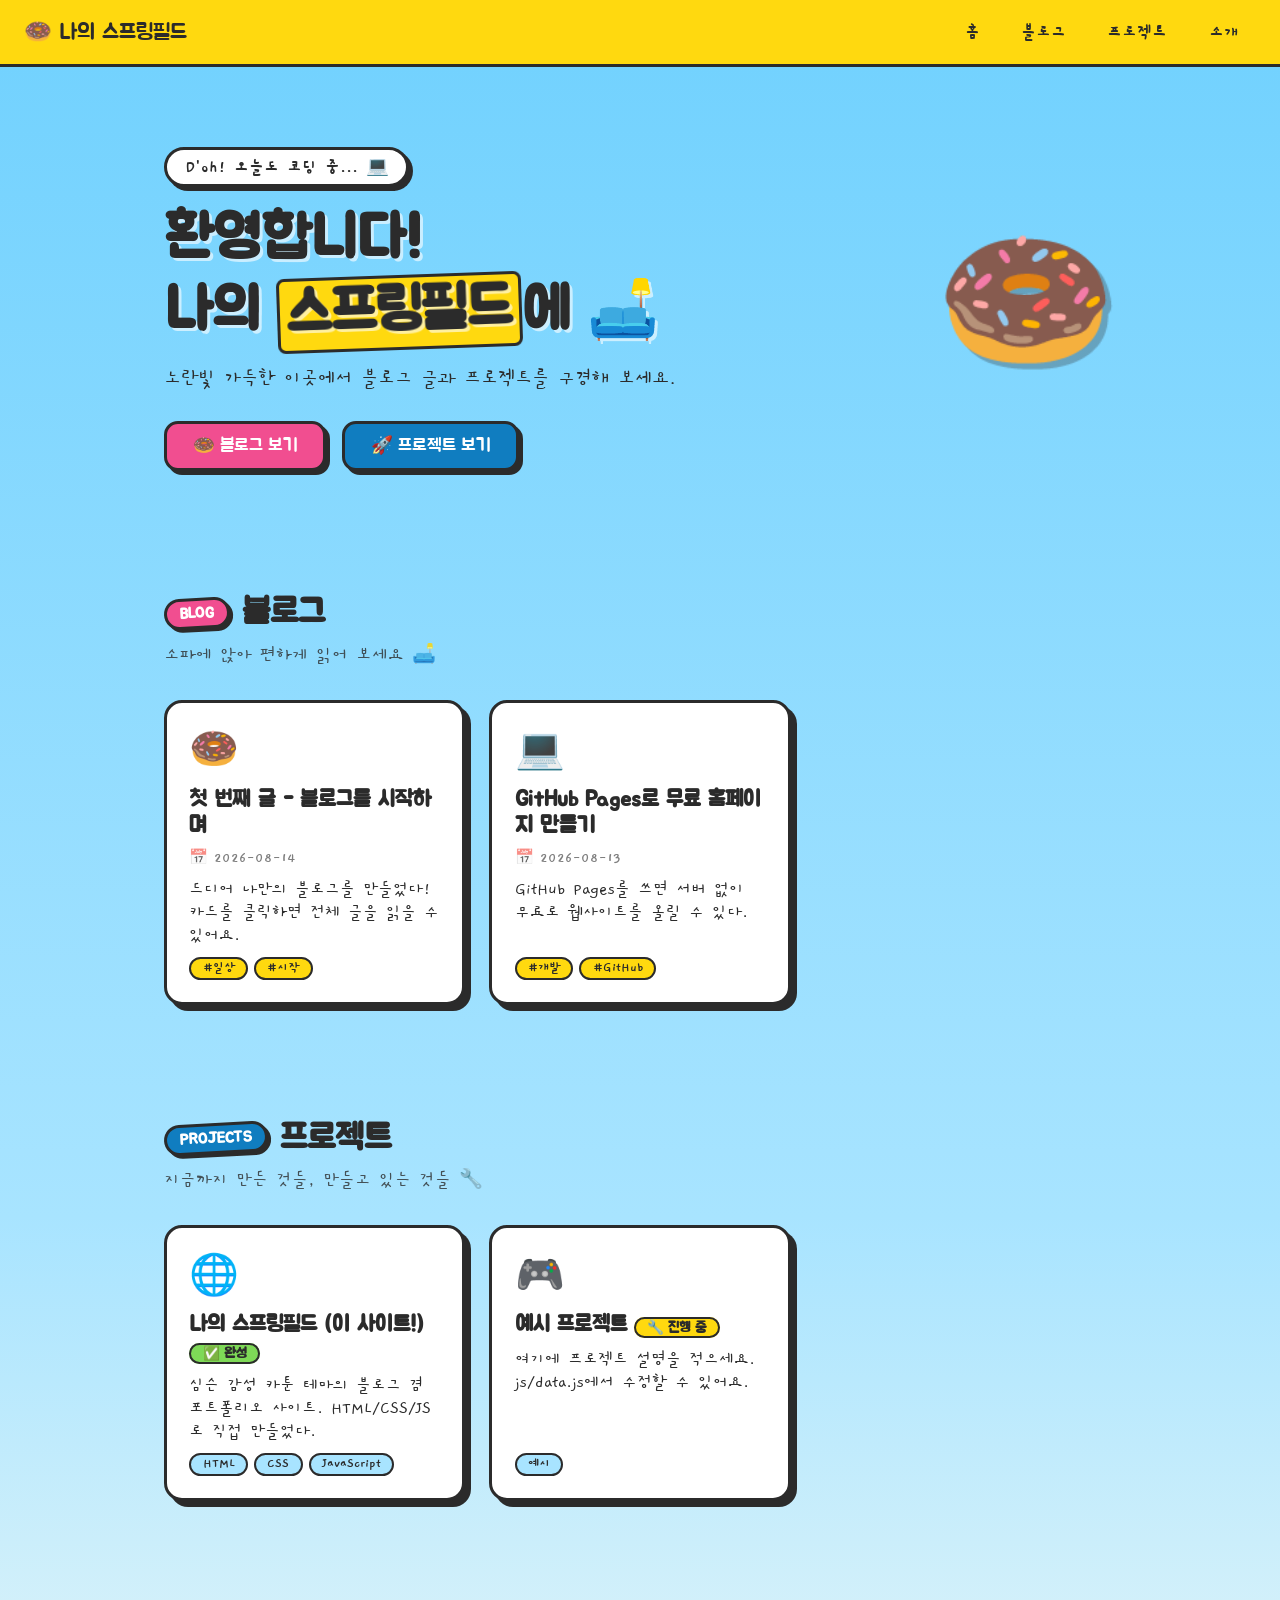
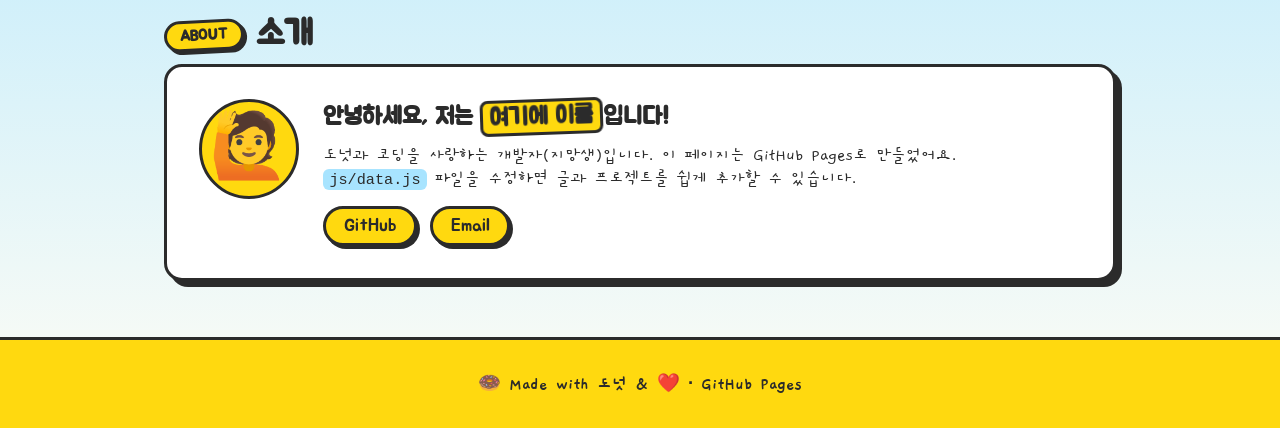
==== index.html @ 95ba573a "첫 커밋: 심슨 테마 블로그 & 프로젝트 페이지 Co-Authored-By: Claude Fable 5 <noreply@anthropic.com>" ====
<!DOCTYPE html>
<html lang="ko">
<head>
  <meta charset="UTF-8">
  <meta name="viewport" content="width=device-width, initial-scale=1.0">
  <title>🍩 나의 스프링필드</title>
  <meta name="description" content="심슨 감성 카툰 테마의 블로그 & 프로젝트 페이지">
  <link rel="preconnect" href="https://fonts.googleapis.com">
  <link rel="preconnect" href="https://fonts.gstatic.com" crossorigin>
  <link href="https://fonts.googleapis.com/css2?family=Jua&family=Gaegu:wght@400;700&display=swap" rel="stylesheet">
  <link rel="stylesheet" href="css/style.css">
  <link rel="icon" href="data:image/svg+xml,<svg xmlns='http://www.w3.org/2000/svg' viewBox='0 0 100 100'><text y='.9em' font-size='90'>🍩</text></svg>">
</head>
<body>

  <!-- 구름 배경 -->
  <div class="sky">
    <div class="cloud cloud-1"></div>
    <div class="cloud cloud-2"></div>
    <div class="cloud cloud-3"></div>
  </div>

  <!-- 네비게이션 -->
  <nav class="nav">
    <a href="#home" class="nav-logo">🍩 나의 스프링필드</a>
    <div class="nav-links">
      <a href="#home">홈</a>
      <a href="#blog">블로그</a>
      <a href="#projects">프로젝트</a>
      <a href="#about">소개</a>
    </div>
  </nav>

  <!-- 히어로 -->
  <header class="hero" id="home">
    <div class="hero-inner">
      <p class="hero-tag">D'oh! 오늘도 코딩 중... 💻</p>
      <h1 class="hero-title">환영합니다!<br>나의 <span class="highlight">스프링필드</span>에 🛋️</h1>
      <p class="hero-sub">노란빛 가득한 이곳에서 블로그 글과 프로젝트를 구경해 보세요.</p>
      <div class="hero-btns">
        <a href="#blog" class="btn btn-pink">🍩 블로그 보기</a>
        <a href="#projects" class="btn btn-blue">🚀 프로젝트 보기</a>
      </div>
    </div>
    <div class="hero-donut" aria-hidden="true">🍩</div>
  </header>

  <!-- 블로그 -->
  <main>
    <section class="section" id="blog">
      <h2 class="section-title"><span class="title-chip chip-pink">BLOG</span> 블로그</h2>
      <p class="section-sub">소파에 앉아 편하게 읽어 보세요 🛋️</p>
      <div class="card-grid" id="blog-grid"></div>
    </section>

    <section class="section" id="projects">
      <h2 class="section-title"><span class="title-chip chip-blue">PROJECTS</span> 프로젝트</h2>
      <p class="section-sub">지금까지 만든 것들, 만들고 있는 것들 🔧</p>
      <div class="card-grid" id="project-grid"></div>
    </section>

    <section class="section about" id="about">
      <h2 class="section-title"><span class="title-chip chip-yellow">ABOUT</span> 소개</h2>
      <div class="about-card">
        <div class="about-emoji">🙋</div>
        <div>
          <h3>안녕하세요, 저는 <span class="highlight">여기에 이름</span>입니다!</h3>
          <p>도넛과 코딩을 사랑하는 개발자(지망생)입니다. 이 페이지는 GitHub Pages로 만들었어요.<br>
          <code>js/data.js</code> 파일을 수정하면 글과 프로젝트를 쉽게 추가할 수 있습니다.</p>
          <div class="about-links">
            <a href="https://github.com/" target="_blank" rel="noopener">GitHub</a>
            <a href="mailto:example@email.com">Email</a>
          </div>
        </div>
      </div>
    </section>
  </main>

  <!-- 글 읽기 모달 -->
  <div class="modal" id="post-modal" hidden>
    <div class="modal-box">
      <button class="modal-close" id="modal-close" aria-label="닫기">✕</button>
      <p class="modal-date" id="modal-date"></p>
      <h2 class="modal-title" id="modal-title"></h2>
      <div class="modal-body" id="modal-body"></div>
    </div>
  </div>

  <footer class="footer">
    <p>🍩 Made with 도넛 & ❤️ · GitHub Pages</p>
  </footer>

  <script src="js/data.js"></script>
  <script src="js/main.js"></script>
</body>
</html>
---- css/style.css ----
/* ===== 심슨 감성 카툰 테마 =====
   노랑 #FFD90F · 하늘 #70D1FE · 핑크 #F14E90 · 파랑 #107DC0 */

:root {
  --yellow: #FFD90F;
  --yellow-dark: #F5C400;
  --sky: #70D1FE;
  --sky-light: #A8E4FF;
  --pink: #F14E90;
  --blue: #107DC0;
  --ink: #2B2B2B;
  --paper: #FFFDF5;
  --outline: 3px solid var(--ink);
  --shadow: 6px 6px 0 var(--ink);
  --shadow-sm: 4px 4px 0 var(--ink);
}

* { margin: 0; padding: 0; box-sizing: border-box; }

html { scroll-behavior: smooth; }

body {
  font-family: 'Gaegu', sans-serif;
  font-size: 1.15rem;
  color: var(--ink);
  background: linear-gradient(180deg, var(--sky) 0%, var(--sky-light) 60%, var(--paper) 100%);
  min-height: 100vh;
  overflow-x: hidden;
}

h1, h2, h3, .nav-logo, .btn { font-family: 'Jua', sans-serif; }

/* ===== 구름 배경 ===== */
.sky {
  position: fixed;
  inset: 0;
  pointer-events: none;
  z-index: 0;
}

.cloud {
  position: absolute;
  width: 180px;
  height: 60px;
  background: #fff;
  border-radius: 60px;
  border: var(--outline);
  opacity: 0.9;
  animation: drift 40s linear infinite;
}

.cloud::before, .cloud::after {
  content: '';
  position: absolute;
  background: #fff;
  border: var(--outline);
  border-radius: 50%;
}

.cloud::before { width: 70px; height: 70px; top: -35px; left: 30px; }
.cloud::after  { width: 50px; height: 50px; top: -25px; left: 95px; }

.cloud-1 { top: 8%; left: -200px; }
.cloud-2 { top: 20%; left: -200px; animation-delay: -15s; transform: scale(0.7); }
.cloud-3 { top: 45%; left: -200px; animation-delay: -28s; transform: scale(0.5); opacity: 0.7; }

@keyframes drift {
  from { transform: translateX(0) scale(var(--s, 1)); }
  to   { transform: translateX(calc(100vw + 400px)) scale(var(--s, 1)); }
}

/* ===== 네비게이션 ===== */
.nav {
  position: sticky;
  top: 0;
  z-index: 100;
  display: flex;
  justify-content: space-between;
  align-items: center;
  flex-wrap: wrap;
  gap: 0.5rem;
  padding: 0.8rem 1.5rem;
  background: var(--yellow);
  border-bottom: var(--outline);
}

.nav-logo {
  font-size: 1.4rem;
  text-decoration: none;
  color: var(--ink);
}

.nav-links { display: flex; gap: 0.4rem; flex-wrap: wrap; }

.nav-links a {
  text-decoration: none;
  color: var(--ink);
  font-weight: 700;
  padding: 0.3rem 0.9rem;
  border: 3px solid transparent;
  border-radius: 999px;
  transition: all 0.15s;
}

.nav-links a:hover {
  background: #fff;
  border: var(--outline);
  box-shadow: 3px 3px 0 var(--ink);
}

/* ===== 히어로 ===== */
.hero {
  position: relative;
  z-index: 1;
  max-width: 1000px;
  margin: 0 auto;
  padding: 5rem 1.5rem 4rem;
  display: flex;
  align-items: center;
  gap: 2rem;
  flex-wrap: wrap;
}

.hero-inner { flex: 1 1 400px; }

.hero-tag {
  display: inline-block;
  background: #fff;
  border: var(--outline);
  border-radius: 999px;
  padding: 0.3rem 1.1rem;
  box-shadow: var(--shadow-sm);
  margin-bottom: 1.2rem;
  font-weight: 700;
}

.hero-title {
  font-size: clamp(2.2rem, 6vw, 3.6rem);
  line-height: 1.2;
  margin-bottom: 1rem;
  text-shadow: 3px 3px 0 rgba(255, 255, 255, 0.6);
}

.highlight {
  background: var(--yellow);
  padding: 0 0.4rem;
  border-radius: 8px;
  border: var(--outline);
  display: inline-block;
  transform: rotate(-2deg);
}

.hero-sub { font-size: 1.3rem; margin-bottom: 1.8rem; }

.hero-btns { display: flex; gap: 1rem; flex-wrap: wrap; }

.btn {
  display: inline-block;
  padding: 0.7rem 1.6rem;
  border: var(--outline);
  border-radius: 14px;
  box-shadow: var(--shadow-sm);
  text-decoration: none;
  color: var(--ink);
  font-size: 1.1rem;
  transition: transform 0.12s, box-shadow 0.12s;
}

.btn:hover { transform: translate(2px, 2px); box-shadow: 2px 2px 0 var(--ink); }
.btn:active { transform: translate(4px, 4px); box-shadow: none; }

.btn-pink { background: var(--pink); color: #fff; }
.btn-blue { background: var(--blue); color: #fff; }

.hero-donut {
  font-size: clamp(5rem, 14vw, 9rem);
  animation: bounce 2.5s ease-in-out infinite;
  filter: drop-shadow(6px 6px 0 rgba(43, 43, 43, 0.3));
}

@keyframes bounce {
  0%, 100% { transform: translateY(0) rotate(-8deg); }
  50%      { transform: translateY(-25px) rotate(8deg); }
}

/* ===== 섹션 ===== */
.section {
  position: relative;
  z-index: 1;
  max-width: 1000px;
  margin: 0 auto;
  padding: 3.5rem 1.5rem;
}

.section-title {
  font-size: 2.2rem;
  display: flex;
  align-items: center;
  gap: 0.8rem;
  margin-bottom: 0.4rem;
}

.title-chip {
  font-size: 0.95rem;
  padding: 0.2rem 0.8rem;
  border: var(--outline);
  border-radius: 999px;
  box-shadow: 3px 3px 0 var(--ink);
  transform: rotate(-3deg);
}

.chip-pink { background: var(--pink); color: #fff; }
.chip-blue { background: var(--blue); color: #fff; }
.chip-yellow { background: var(--yellow); }

.section-sub { font-size: 1.2rem; margin-bottom: 2rem; opacity: 0.8; }

/* ===== 카드 ===== */
.card-grid {
  display: grid;
  grid-template-columns: repeat(auto-fill, minmax(280px, 1fr));
  gap: 1.5rem;
}

.card {
  background: #fff;
  border: var(--outline);
  border-radius: 18px;
  box-shadow: var(--shadow);
  padding: 1.4rem;
  display: flex;
  flex-direction: column;
  gap: 0.6rem;
  transition: transform 0.15s, box-shadow 0.15s;
  cursor: pointer;
}

.card:hover {
  transform: translate(-3px, -3px) rotate(-1deg);
  box-shadow: 9px 9px 0 var(--ink);
}

.card-emoji { font-size: 2.5rem; }

.card h3 { font-size: 1.35rem; }

.card-date {
  font-size: 0.95rem;
  opacity: 0.6;
  font-weight: 700;
}

.card-desc { flex: 1; }

.card-tags { display: flex; gap: 0.4rem; flex-wrap: wrap; }

.tag {
  font-size: 0.85rem;
  font-weight: 700;
  background: var(--yellow);
  border: 2px solid var(--ink);
  border-radius: 999px;
  padding: 0.1rem 0.7rem;
}

.card.project { cursor: default; }

.card.project .tag { background: var(--sky-light); }

.card-links { display: flex; gap: 0.6rem; margin-top: 0.4rem; }

.card-links a {
  font-family: 'Jua', sans-serif;
  font-size: 0.95rem;
  text-decoration: none;
  color: #fff;
  background: var(--ink);
  padding: 0.25rem 0.9rem;
  border-radius: 999px;
  transition: background 0.15s;
}

.card-links a:hover { background: var(--pink); }

.status {
  font-size: 0.85rem;
  font-weight: 700;
  border: 2px solid var(--ink);
  border-radius: 999px;
  padding: 0.1rem 0.7rem;
}

.status-done { background: #7ED957; }
.status-wip  { background: var(--yellow); }

/* ===== 소개 ===== */
.about-card {
  background: #fff;
  border: var(--outline);
  border-radius: 18px;
  box-shadow: var(--shadow);
  padding: 2rem;
  display: flex;
  gap: 1.5rem;
  align-items: flex-start;
  flex-wrap: wrap;
}

.about-emoji {
  font-size: 4rem;
  background: var(--yellow);
  border: var(--outline);
  border-radius: 50%;
  width: 100px;
  height: 100px;
  display: grid;
  place-items: center;
  flex-shrink: 0;
}

.about-card h3 { font-size: 1.5rem; margin-bottom: 0.6rem; }

.about-card code {
  background: var(--sky-light);
  padding: 0.1rem 0.4rem;
  border-radius: 6px;
  font-size: 0.95rem;
}

.about-links { display: flex; gap: 0.8rem; margin-top: 1rem; }

.about-links a {
  font-family: 'Jua', sans-serif;
  text-decoration: none;
  color: var(--ink);
  background: var(--yellow);
  border: var(--outline);
  border-radius: 999px;
  padding: 0.3rem 1.1rem;
  box-shadow: 3px 3px 0 var(--ink);
  transition: transform 0.12s, box-shadow 0.12s;
}

.about-links a:hover { transform: translate(2px, 2px); box-shadow: 1px 1px 0 var(--ink); }

/* ===== 모달 ===== */
.modal {
  position: fixed;
  inset: 0;
  z-index: 200;
  background: rgba(43, 43, 43, 0.6);
  display: grid;
  place-items: center;
  padding: 1.5rem;
}

.modal[hidden] { display: none; }

.modal-box {
  background: var(--paper);
  border: var(--outline);
  border-radius: 20px;
  box-shadow: 10px 10px 0 var(--ink);
  max-width: 700px;
  width: 100%;
  max-height: 80vh;
  overflow-y: auto;
  padding: 2.2rem;
  position: relative;
}

.modal-close {
  position: absolute;
  top: 1rem;
  right: 1rem;
  font-size: 1.1rem;
  font-weight: 700;
  background: var(--pink);
  color: #fff;
  border: var(--outline);
  border-radius: 50%;
  width: 42px;
  height: 42px;
  cursor: pointer;
  box-shadow: 3px 3px 0 var(--ink);
}

.modal-close:hover { transform: translate(2px, 2px); box-shadow: 1px 1px 0 var(--ink); }

.modal-date { font-weight: 700; opacity: 0.6; margin-bottom: 0.3rem; }

.modal-title { font-size: 1.8rem; margin-bottom: 1.2rem; }

.modal-body { white-space: pre-line; line-height: 1.7; }

/* ===== 푸터 ===== */
.footer {
  position: relative;
  z-index: 1;
  text-align: center;
  padding: 2rem;
  background: var(--yellow);
  border-top: var(--outline);
  font-weight: 700;
}

/* ===== 모바일 ===== */
@media (max-width: 600px) {
  .hero { padding-top: 3rem; text-align: center; justify-content: center; }
  .hero-btns { justify-content: center; }
  .about-card { flex-direction: column; align-items: center; text-align: center; }
  .about-links { justify-content: center; }
}
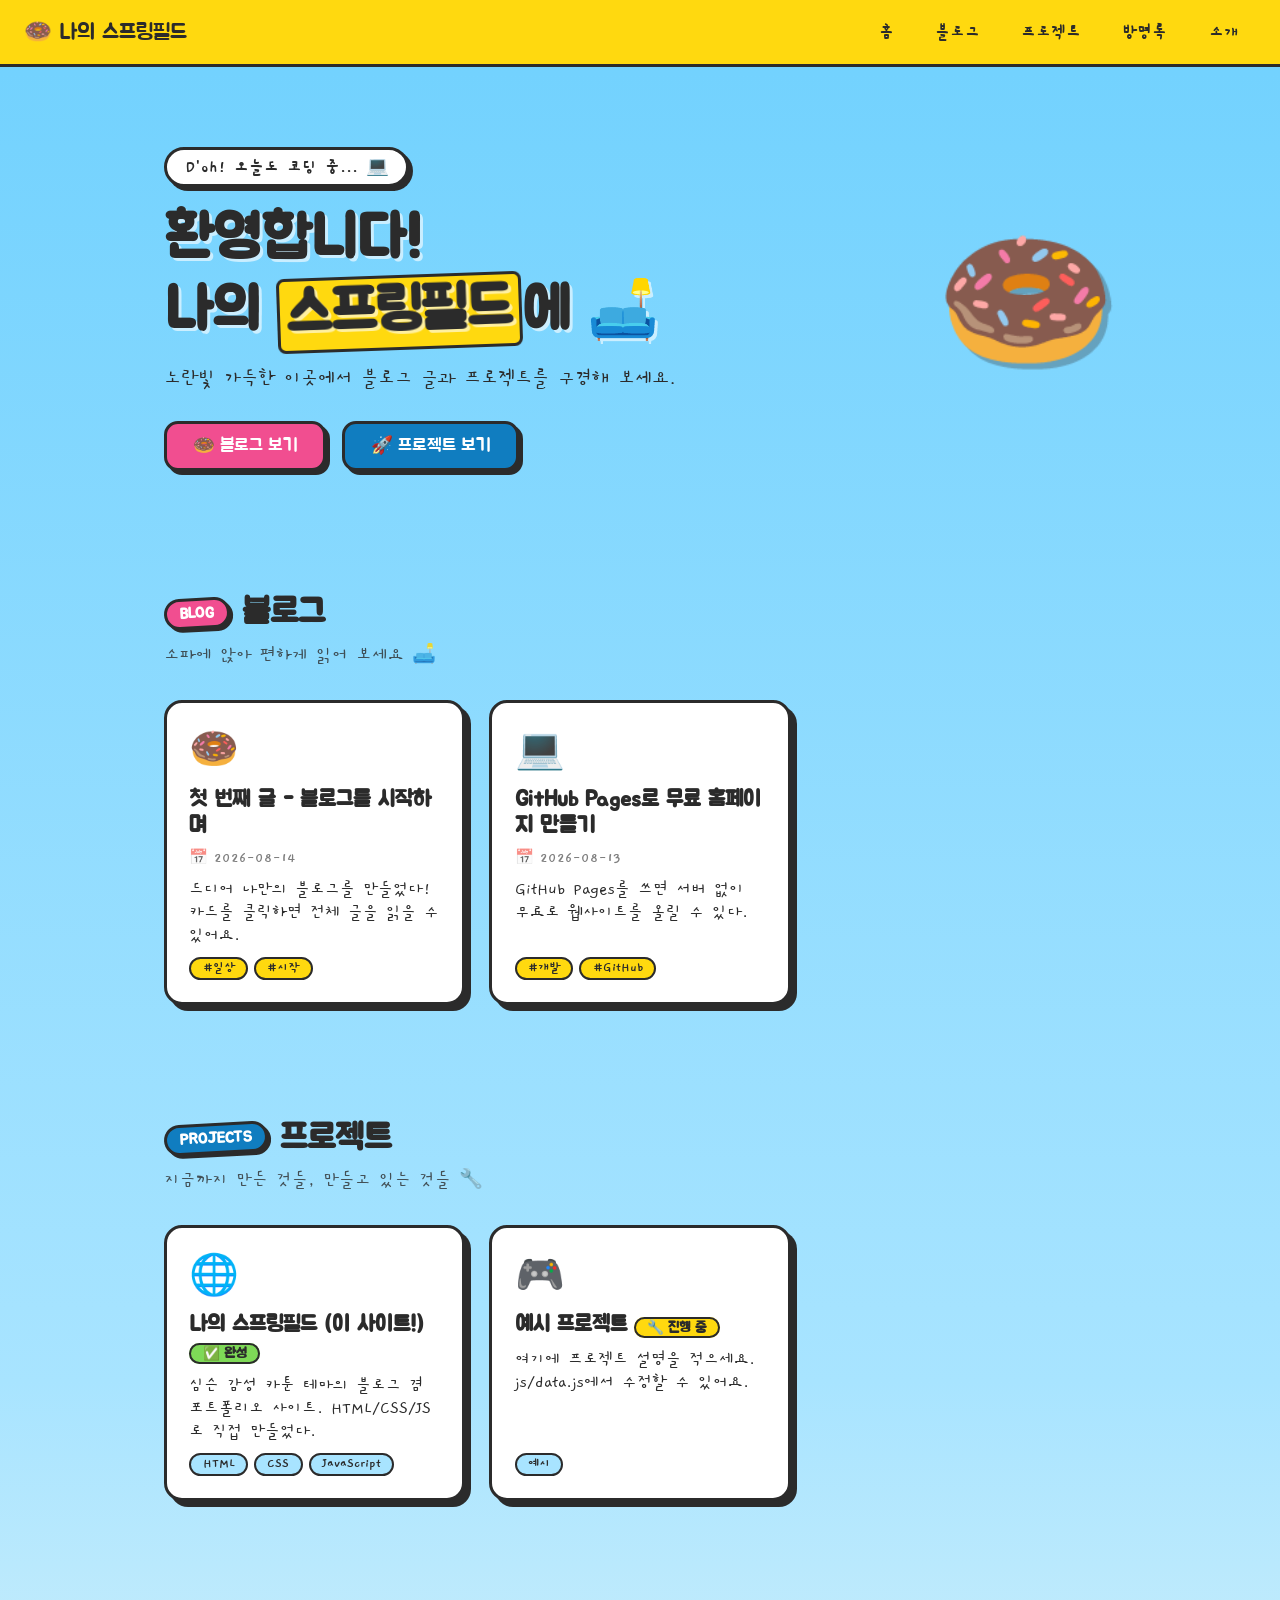
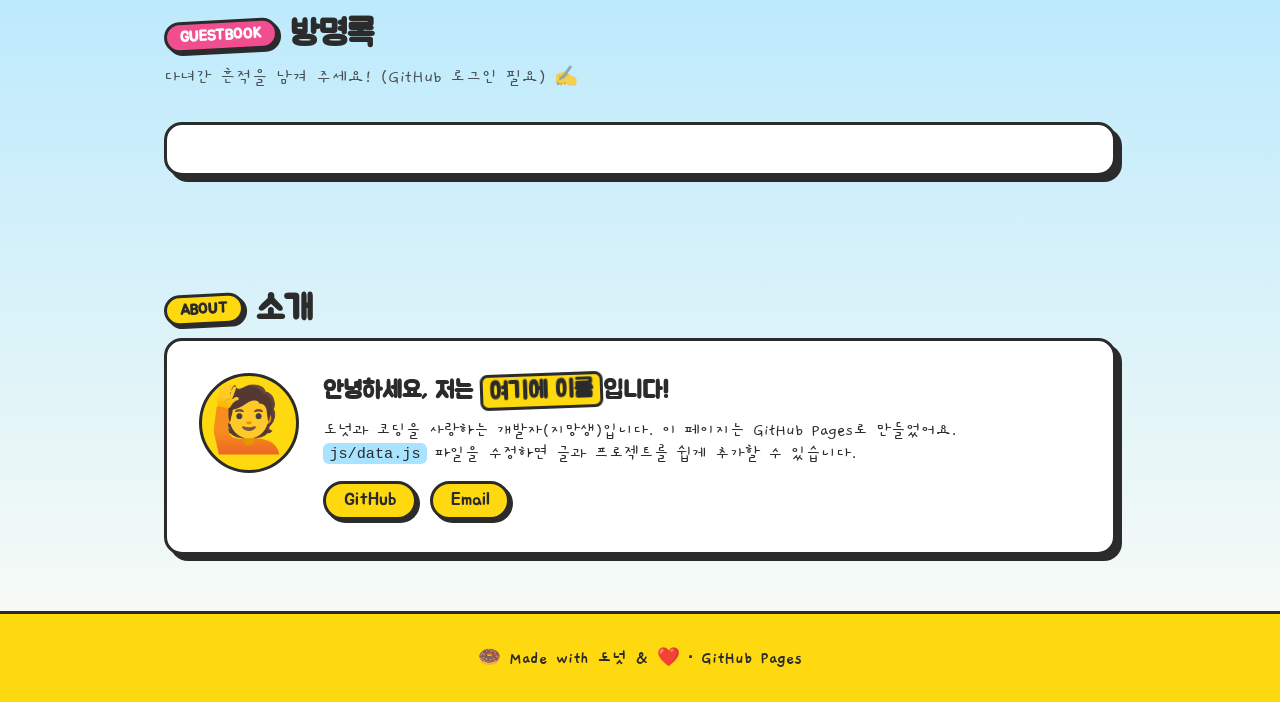
==== commit dd5a1c94: "방명록과 글별 댓글 기능 추가 (giscus) Co-Authored-By: Claude Fable 5 <noreply@anthropic.com>" ====
--- a/index.html
+++ b/index.html
@@ -27,6 +27,7 @@
       <a href="#home">홈</a>
       <a href="#blog">블로그</a>
       <a href="#projects">프로젝트</a>
+      <a href="#guestbook">방명록</a>
       <a href="#about">소개</a>
     </div>
   </nav>
@@ -59,6 +60,12 @@
       <div class="card-grid" id="project-grid"></div>
     </section>
 
+    <section class="section" id="guestbook">
+      <h2 class="section-title"><span class="title-chip chip-pink">GUESTBOOK</span> 방명록</h2>
+      <p class="section-sub">다녀간 흔적을 남겨 주세요! (GitHub 로그인 필요) ✍️</p>
+      <div class="giscus-card" id="guestbook-box"></div>
+    </section>
+
     <section class="section about" id="about">
       <h2 class="section-title"><span class="title-chip chip-yellow">ABOUT</span> 소개</h2>
       <div class="about-card">
@@ -83,6 +90,8 @@
       <p class="modal-date" id="modal-date"></p>
       <h2 class="modal-title" id="modal-title"></h2>
       <div class="modal-body" id="modal-body"></div>
+      <h3 class="modal-comments-title">💬 댓글</h3>
+      <div id="modal-comments"></div>
     </div>
   </div>
 
--- a/css/style.css
+++ b/css/style.css
@@ -393,6 +393,22 @@
 
 .modal-body { white-space: pre-line; line-height: 1.7; }
 
+/* ===== 방명록 / 댓글 ===== */
+.giscus-card {
+  background: #fff;
+  border: var(--outline);
+  border-radius: 18px;
+  box-shadow: var(--shadow);
+  padding: 1.5rem;
+}
+
+.modal-comments-title {
+  font-size: 1.3rem;
+  margin: 2rem 0 0.8rem;
+  padding-top: 1.2rem;
+  border-top: 3px dashed var(--ink);
+}
+
 /* ===== 푸터 ===== */
 .footer {
   position: relative;
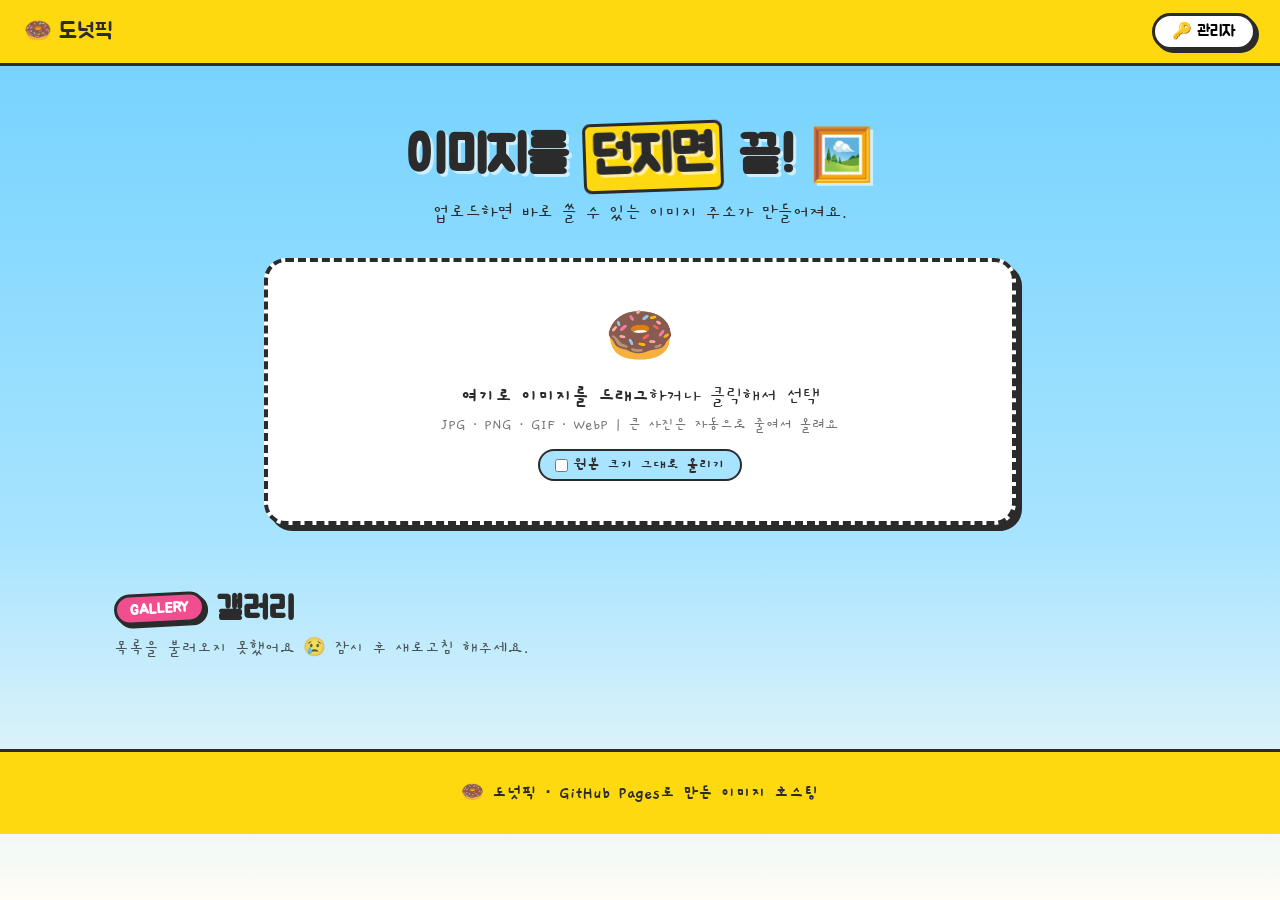
==== commit 8bde0313: "블로그에서 이미지 호스팅 서비스(도넛픽)로 전환 - 드래그&드롭 업로드 (GitHub API 커밋 방식) - 자동 리사이즈 (긴 변 1600px) - 갤러리 / 크게 보기 / 주소" ====
--- a/index.html
+++ b/index.html
@@ -3,8 +3,8 @@
 <head>
   <meta charset="UTF-8">
   <meta name="viewport" content="width=device-width, initial-scale=1.0">
-  <title>🍩 나의 스프링필드</title>
-  <meta name="description" content="심슨 감성 카툰 테마의 블로그 & 프로젝트 페이지">
+  <title>🍩 도넛픽 - 나만의 이미지 호스팅</title>
+  <meta name="description" content="드래그하면 업로드 끝! GitHub 기반 무료 이미지 호스팅">
   <link rel="preconnect" href="https://fonts.googleapis.com">
   <link rel="preconnect" href="https://fonts.gstatic.com" crossorigin>
   <link href="https://fonts.googleapis.com/css2?family=Jua&family=Gaegu:wght@400;700&display=swap" rel="stylesheet">
@@ -22,84 +22,82 @@
 
   <!-- 네비게이션 -->
   <nav class="nav">
-    <a href="#home" class="nav-logo">🍩 나의 스프링필드</a>
+    <a href="#" class="nav-logo">🍩 도넛픽</a>
     <div class="nav-links">
-      <a href="#home">홈</a>
-      <a href="#blog">블로그</a>
-      <a href="#projects">프로젝트</a>
-      <a href="#guestbook">방명록</a>
-      <a href="#about">소개</a>
+      <button class="nav-btn" id="settings-btn">🔑 관리자</button>
     </div>
   </nav>
 
-  <!-- 히어로 -->
-  <header class="hero" id="home">
-    <div class="hero-inner">
-      <p class="hero-tag">D'oh! 오늘도 코딩 중... 💻</p>
-      <h1 class="hero-title">환영합니다!<br>나의 <span class="highlight">스프링필드</span>에 🛋️</h1>
-      <p class="hero-sub">노란빛 가득한 이곳에서 블로그 글과 프로젝트를 구경해 보세요.</p>
-      <div class="hero-btns">
-        <a href="#blog" class="btn btn-pink">🍩 블로그 보기</a>
-        <a href="#projects" class="btn btn-blue">🚀 프로젝트 보기</a>
+  <!-- 히어로 + 업로드 -->
+  <header class="hero">
+    <h1 class="hero-title">이미지를 <span class="highlight">던지면</span> 끝! 🖼️</h1>
+    <p class="hero-sub">업로드하면 바로 쓸 수 있는 이미지 주소가 만들어져요.</p>
+
+    <div class="dropzone" id="dropzone">
+      <div class="dropzone-inner">
+        <div class="dropzone-emoji">🍩</div>
+        <p class="dropzone-text"><strong>여기로 이미지를 드래그</strong>하거나 클릭해서 선택</p>
+        <p class="dropzone-hint">JPG · PNG · GIF · WebP | 큰 사진은 자동으로 줄여서 올려요</p>
+        <label class="resize-toggle">
+          <input type="checkbox" id="keep-original"> 원본 크기 그대로 올리기
+        </label>
       </div>
+      <input type="file" id="file-input" accept="image/*" multiple hidden>
     </div>
-    <div class="hero-donut" aria-hidden="true">🍩</div>
+
+    <div class="upload-status" id="upload-status" hidden></div>
   </header>
 
-  <!-- 블로그 -->
-  <main>
-    <section class="section" id="blog">
-      <h2 class="section-title"><span class="title-chip chip-pink">BLOG</span> 블로그</h2>
-      <p class="section-sub">소파에 앉아 편하게 읽어 보세요 🛋️</p>
-      <div class="card-grid" id="blog-grid"></div>
-    </section>
-
-    <section class="section" id="projects">
-      <h2 class="section-title"><span class="title-chip chip-blue">PROJECTS</span> 프로젝트</h2>
-      <p class="section-sub">지금까지 만든 것들, 만들고 있는 것들 🔧</p>
-      <div class="card-grid" id="project-grid"></div>
-    </section>
-
-    <section class="section" id="guestbook">
-      <h2 class="section-title"><span class="title-chip chip-pink">GUESTBOOK</span> 방명록</h2>
-      <p class="section-sub">다녀간 흔적을 남겨 주세요! (GitHub 로그인 필요) ✍️</p>
-      <div class="giscus-card" id="guestbook-box"></div>
-    </section>
-
-    <section class="section about" id="about">
-      <h2 class="section-title"><span class="title-chip chip-yellow">ABOUT</span> 소개</h2>
-      <div class="about-card">
-        <div class="about-emoji">🙋</div>
-        <div>
-          <h3>안녕하세요, 저는 <span class="highlight">여기에 이름</span>입니다!</h3>
-          <p>도넛과 코딩을 사랑하는 개발자(지망생)입니다. 이 페이지는 GitHub Pages로 만들었어요.<br>
-          <code>js/data.js</code> 파일을 수정하면 글과 프로젝트를 쉽게 추가할 수 있습니다.</p>
-          <div class="about-links">
-            <a href="https://github.com/" target="_blank" rel="noopener">GitHub</a>
-            <a href="mailto:example@email.com">Email</a>
-          </div>
-        </div>
-      </div>
-    </section>
+  <!-- 갤러리 -->
+  <main class="section">
+    <h2 class="section-title"><span class="title-chip chip-pink">GALLERY</span> 갤러리</h2>
+    <p class="section-sub" id="gallery-count">사진을 불러오는 중... ⏳</p>
+    <div class="gallery" id="gallery"></div>
+    <p class="gallery-empty" id="gallery-empty" hidden>아직 사진이 없어요. 첫 이미지를 올려 보세요! 🎈</p>
   </main>
 
-  <!-- 글 읽기 모달 -->
-  <div class="modal" id="post-modal" hidden>
-    <div class="modal-box">
-      <button class="modal-close" id="modal-close" aria-label="닫기">✕</button>
-      <p class="modal-date" id="modal-date"></p>
-      <h2 class="modal-title" id="modal-title"></h2>
-      <div class="modal-body" id="modal-body"></div>
-      <h3 class="modal-comments-title">💬 댓글</h3>
-      <div id="modal-comments"></div>
+  <!-- 사진 크게 보기 -->
+  <div class="modal" id="lightbox" hidden>
+    <div class="modal-box lightbox-box">
+      <button class="modal-close" id="lightbox-close" aria-label="닫기">✕</button>
+      <img class="lightbox-img" id="lightbox-img" alt="">
+      <p class="lightbox-name" id="lightbox-name"></p>
+      <div class="lightbox-actions">
+        <button class="btn btn-blue" id="copy-url">🔗 이미지 주소 복사</button>
+        <button class="btn btn-pink" id="copy-md">📝 마크다운 복사</button>
+        <button class="btn btn-danger" id="delete-img" hidden>🗑️ 삭제</button>
+      </div>
+      <p class="lightbox-hint">방금 올린 사진의 주소는 반영까지 1분 정도 걸릴 수 있어요.</p>
     </div>
   </div>
 
+  <!-- 관리자 설정 -->
+  <div class="modal" id="settings-modal" hidden>
+    <div class="modal-box">
+      <button class="modal-close" id="settings-close" aria-label="닫기">✕</button>
+      <h2 class="modal-title">🔑 관리자 설정</h2>
+      <p class="settings-desc">
+        업로드하려면 GitHub 토큰이 필요해요. 토큰은 <strong>이 브라우저에만</strong> 저장됩니다.<br><br>
+        <strong>토큰 만드는 법:</strong> GitHub → Settings → Developer settings →
+        Fine-grained tokens → Generate new token →
+        Repository access에서 <code>aisays.github.io</code>만 선택 →
+        Permissions에서 <code>Contents: Read and write</code> → 생성 후 복사
+      </p>
+      <input type="password" class="token-input" id="token-input" placeholder="github_pat_... 붙여넣기">
+      <div class="lightbox-actions">
+        <button class="btn btn-blue" id="token-save">저장</button>
+        <button class="btn btn-danger" id="token-clear">토큰 삭제</button>
+      </div>
+      <p class="settings-status" id="settings-status"></p>
+    </div>
+  </div>
+
+  <div class="toast" id="toast" hidden></div>
+
   <footer class="footer">
-    <p>🍩 Made with 도넛 & ❤️ · GitHub Pages</p>
+    <p>🍩 도넛픽 · GitHub Pages로 만든 이미지 호스팅</p>
   </footer>
 
-  <script src="js/data.js"></script>
-  <script src="js/main.js"></script>
+  <script src="js/app.js"></script>
 </body>
 </html>
--- a/css/style.css
+++ b/css/style.css
@@ -1,13 +1,13 @@
-/* ===== 심슨 감성 카툰 테마 =====
+/* ===== 🍩 도넛픽 — 카툰 테마 이미지 호스팅 =====
    노랑 #FFD90F · 하늘 #70D1FE · 핑크 #F14E90 · 파랑 #107DC0 */
 
 :root {
   --yellow: #FFD90F;
-  --yellow-dark: #F5C400;
   --sky: #70D1FE;
   --sky-light: #A8E4FF;
   --pink: #F14E90;
   --blue: #107DC0;
+  --red: #E23D3D;
   --ink: #2B2B2B;
   --paper: #FFFDF5;
   --outline: 3px solid var(--ink);
@@ -16,8 +16,6 @@
 }
 
 * { margin: 0; padding: 0; box-sizing: border-box; }
-
-html { scroll-behavior: smooth; }
 
 body {
   font-family: 'Gaegu', sans-serif;
@@ -28,20 +26,14 @@
   overflow-x: hidden;
 }
 
-h1, h2, h3, .nav-logo, .btn { font-family: 'Jua', sans-serif; }
+h1, h2, h3, .nav-logo, .btn, .nav-btn { font-family: 'Jua', sans-serif; }
 
 /* ===== 구름 배경 ===== */
-.sky {
-  position: fixed;
-  inset: 0;
-  pointer-events: none;
-  z-index: 0;
-}
+.sky { position: fixed; inset: 0; pointer-events: none; z-index: 0; }
 
 .cloud {
   position: absolute;
-  width: 180px;
-  height: 60px;
+  width: 180px; height: 60px;
   background: #fff;
   border-radius: 60px;
   border: var(--outline);
@@ -61,12 +53,12 @@
 .cloud::after  { width: 50px; height: 50px; top: -25px; left: 95px; }
 
 .cloud-1 { top: 8%; left: -200px; }
-.cloud-2 { top: 20%; left: -200px; animation-delay: -15s; transform: scale(0.7); }
-.cloud-3 { top: 45%; left: -200px; animation-delay: -28s; transform: scale(0.5); opacity: 0.7; }
+.cloud-2 { top: 22%; left: -200px; animation-delay: -15s; transform: scale(0.7); }
+.cloud-3 { top: 48%; left: -200px; animation-delay: -28s; transform: scale(0.5); opacity: 0.7; }
 
 @keyframes drift {
-  from { transform: translateX(0) scale(var(--s, 1)); }
-  to   { transform: translateX(calc(100vw + 400px)) scale(var(--s, 1)); }
+  from { transform: translateX(0); }
+  to   { transform: translateX(calc(100vw + 400px)); }
 }
 
 /* ===== 네비게이션 ===== */
@@ -77,67 +69,39 @@
   display: flex;
   justify-content: space-between;
   align-items: center;
-  flex-wrap: wrap;
-  gap: 0.5rem;
   padding: 0.8rem 1.5rem;
   background: var(--yellow);
   border-bottom: var(--outline);
 }
 
-.nav-logo {
-  font-size: 1.4rem;
-  text-decoration: none;
-  color: var(--ink);
-}
-
-.nav-links { display: flex; gap: 0.4rem; flex-wrap: wrap; }
-
-.nav-links a {
-  text-decoration: none;
-  color: var(--ink);
-  font-weight: 700;
-  padding: 0.3rem 0.9rem;
-  border: 3px solid transparent;
-  border-radius: 999px;
-  transition: all 0.15s;
-}
-
-.nav-links a:hover {
-  background: #fff;
-  border: var(--outline);
+.nav-logo { font-size: 1.4rem; text-decoration: none; color: var(--ink); }
+
+.nav-btn {
+  font-size: 1rem;
+  background: #fff;
+  border: var(--outline);
+  border-radius: 999px;
+  padding: 0.35rem 1.1rem;
+  cursor: pointer;
   box-shadow: 3px 3px 0 var(--ink);
-}
-
-/* ===== 히어로 ===== */
+  transition: transform 0.12s, box-shadow 0.12s;
+}
+
+.nav-btn:hover { transform: translate(2px, 2px); box-shadow: 1px 1px 0 var(--ink); }
+
+/* ===== 히어로 + 업로드 ===== */
 .hero {
   position: relative;
   z-index: 1;
-  max-width: 1000px;
+  max-width: 800px;
   margin: 0 auto;
-  padding: 5rem 1.5rem 4rem;
-  display: flex;
-  align-items: center;
-  gap: 2rem;
-  flex-wrap: wrap;
-}
-
-.hero-inner { flex: 1 1 400px; }
-
-.hero-tag {
-  display: inline-block;
-  background: #fff;
-  border: var(--outline);
-  border-radius: 999px;
-  padding: 0.3rem 1.1rem;
-  box-shadow: var(--shadow-sm);
-  margin-bottom: 1.2rem;
-  font-weight: 700;
+  padding: 3.5rem 1.5rem 1rem;
+  text-align: center;
 }
 
 .hero-title {
-  font-size: clamp(2.2rem, 6vw, 3.6rem);
-  line-height: 1.2;
-  margin-bottom: 1rem;
+  font-size: clamp(2rem, 6vw, 3.2rem);
+  margin-bottom: 0.6rem;
   text-shadow: 3px 3px 0 rgba(255, 255, 255, 0.6);
 }
 
@@ -150,50 +114,78 @@
   transform: rotate(-2deg);
 }
 
-.hero-sub { font-size: 1.3rem; margin-bottom: 1.8rem; }
-
-.hero-btns { display: flex; gap: 1rem; flex-wrap: wrap; }
-
-.btn {
+.hero-sub { font-size: 1.25rem; margin-bottom: 2rem; }
+
+.dropzone {
+  background: #fff;
+  border: 4px dashed var(--ink);
+  border-radius: 22px;
+  box-shadow: var(--shadow);
+  padding: 2.5rem 1.5rem;
+  cursor: pointer;
+  transition: transform 0.15s, background 0.15s;
+}
+
+.dropzone:hover { transform: translateY(-3px); }
+
+.dropzone.drag-over {
+  background: var(--yellow);
+  transform: scale(1.02);
+  border-style: solid;
+}
+
+.dropzone-emoji {
+  font-size: 3.5rem;
+  animation: bounce 2.5s ease-in-out infinite;
   display: inline-block;
-  padding: 0.7rem 1.6rem;
-  border: var(--outline);
-  border-radius: 14px;
-  box-shadow: var(--shadow-sm);
-  text-decoration: none;
-  color: var(--ink);
-  font-size: 1.1rem;
-  transition: transform 0.12s, box-shadow 0.12s;
-}
-
-.btn:hover { transform: translate(2px, 2px); box-shadow: 2px 2px 0 var(--ink); }
-.btn:active { transform: translate(4px, 4px); box-shadow: none; }
-
-.btn-pink { background: var(--pink); color: #fff; }
-.btn-blue { background: var(--blue); color: #fff; }
-
-.hero-donut {
-  font-size: clamp(5rem, 14vw, 9rem);
-  animation: bounce 2.5s ease-in-out infinite;
-  filter: drop-shadow(6px 6px 0 rgba(43, 43, 43, 0.3));
 }
 
 @keyframes bounce {
   0%, 100% { transform: translateY(0) rotate(-8deg); }
-  50%      { transform: translateY(-25px) rotate(8deg); }
-}
-
-/* ===== 섹션 ===== */
+  50%      { transform: translateY(-12px) rotate(8deg); }
+}
+
+.dropzone-text { font-size: 1.3rem; margin: 0.6rem 0 0.3rem; }
+.dropzone-hint { opacity: 0.65; font-size: 1rem; }
+
+.resize-toggle {
+  display: inline-flex;
+  align-items: center;
+  gap: 0.4rem;
+  margin-top: 0.9rem;
+  font-weight: 700;
+  font-size: 1rem;
+  background: var(--sky-light);
+  border: 2px solid var(--ink);
+  border-radius: 999px;
+  padding: 0.25rem 0.9rem;
+  cursor: pointer;
+}
+
+.upload-status[hidden] { display: none; }
+
+.upload-status {
+  margin-top: 1rem;
+  font-weight: 700;
+  background: #fff;
+  border: var(--outline);
+  border-radius: 999px;
+  display: inline-block;
+  padding: 0.4rem 1.3rem;
+  box-shadow: var(--shadow-sm);
+}
+
+/* ===== 갤러리 ===== */
 .section {
   position: relative;
   z-index: 1;
-  max-width: 1000px;
+  max-width: 1100px;
   margin: 0 auto;
-  padding: 3.5rem 1.5rem;
+  padding: 3rem 1.5rem 4rem;
 }
 
 .section-title {
-  font-size: 2.2rem;
+  font-size: 2rem;
   display: flex;
   align-items: center;
   gap: 0.8rem;
@@ -201,7 +193,7 @@
 }
 
 .title-chip {
-  font-size: 0.95rem;
+  font-size: 0.9rem;
   padding: 0.2rem 0.8rem;
   border: var(--outline);
   border-radius: 999px;
@@ -210,203 +202,170 @@
 }
 
 .chip-pink { background: var(--pink); color: #fff; }
-.chip-blue { background: var(--blue); color: #fff; }
-.chip-yellow { background: var(--yellow); }
-
-.section-sub { font-size: 1.2rem; margin-bottom: 2rem; opacity: 0.8; }
-
-/* ===== 카드 ===== */
-.card-grid {
+
+.section-sub { font-size: 1.15rem; margin-bottom: 1.6rem; opacity: 0.8; }
+
+.gallery {
   display: grid;
-  grid-template-columns: repeat(auto-fill, minmax(280px, 1fr));
-  gap: 1.5rem;
-}
-
-.card {
+  grid-template-columns: repeat(auto-fill, minmax(180px, 1fr));
+  gap: 1.2rem;
+}
+
+.gallery-cell {
+  border: var(--outline);
+  border-radius: 16px;
+  box-shadow: var(--shadow-sm);
+  overflow: hidden;
+  cursor: pointer;
+  padding: 0;
+  background: #fff;
+  aspect-ratio: 1;
+  transition: transform 0.15s, box-shadow 0.15s;
+}
+
+.gallery-cell:hover {
+  transform: translate(-3px, -3px) rotate(-1deg);
+  box-shadow: 7px 7px 0 var(--ink);
+}
+
+.gallery-cell img {
+  width: 100%;
+  height: 100%;
+  object-fit: cover;
+  display: block;
+}
+
+.gallery-empty {
+  text-align: center;
+  font-size: 1.3rem;
   background: #fff;
   border: var(--outline);
   border-radius: 18px;
   box-shadow: var(--shadow);
-  padding: 1.4rem;
-  display: flex;
-  flex-direction: column;
-  gap: 0.6rem;
-  transition: transform 0.15s, box-shadow 0.15s;
-  cursor: pointer;
-}
-
-.card:hover {
-  transform: translate(-3px, -3px) rotate(-1deg);
-  box-shadow: 9px 9px 0 var(--ink);
-}
-
-.card-emoji { font-size: 2.5rem; }
-
-.card h3 { font-size: 1.35rem; }
-
-.card-date {
-  font-size: 0.95rem;
-  opacity: 0.6;
-  font-weight: 700;
-}
-
-.card-desc { flex: 1; }
-
-.card-tags { display: flex; gap: 0.4rem; flex-wrap: wrap; }
-
-.tag {
-  font-size: 0.85rem;
-  font-weight: 700;
-  background: var(--yellow);
-  border: 2px solid var(--ink);
-  border-radius: 999px;
-  padding: 0.1rem 0.7rem;
-}
-
-.card.project { cursor: default; }
-
-.card.project .tag { background: var(--sky-light); }
-
-.card-links { display: flex; gap: 0.6rem; margin-top: 0.4rem; }
-
-.card-links a {
-  font-family: 'Jua', sans-serif;
-  font-size: 0.95rem;
-  text-decoration: none;
-  color: #fff;
-  background: var(--ink);
-  padding: 0.25rem 0.9rem;
-  border-radius: 999px;
-  transition: background 0.15s;
-}
-
-.card-links a:hover { background: var(--pink); }
-
-.status {
-  font-size: 0.85rem;
-  font-weight: 700;
-  border: 2px solid var(--ink);
-  border-radius: 999px;
-  padding: 0.1rem 0.7rem;
-}
-
-.status-done { background: #7ED957; }
-.status-wip  { background: var(--yellow); }
-
-/* ===== 소개 ===== */
-.about-card {
-  background: #fff;
-  border: var(--outline);
-  border-radius: 18px;
-  box-shadow: var(--shadow);
-  padding: 2rem;
-  display: flex;
-  gap: 1.5rem;
-  align-items: flex-start;
-  flex-wrap: wrap;
-}
-
-.about-emoji {
-  font-size: 4rem;
-  background: var(--yellow);
-  border: var(--outline);
-  border-radius: 50%;
-  width: 100px;
-  height: 100px;
+  padding: 3rem 1.5rem;
+}
+
+/* ===== 모달 공통 ===== */
+.modal {
+  position: fixed;
+  inset: 0;
+  z-index: 200;
+  background: rgba(43, 43, 43, 0.65);
   display: grid;
   place-items: center;
-  flex-shrink: 0;
-}
-
-.about-card h3 { font-size: 1.5rem; margin-bottom: 0.6rem; }
-
-.about-card code {
+  padding: 1.5rem;
+}
+
+.modal[hidden] { display: none; }
+
+.modal-box {
+  background: var(--paper);
+  border: var(--outline);
+  border-radius: 20px;
+  box-shadow: 10px 10px 0 var(--ink);
+  max-width: 560px;
+  width: 100%;
+  max-height: 85vh;
+  overflow-y: auto;
+  padding: 2rem;
+  position: relative;
+}
+
+.lightbox-box { max-width: 760px; text-align: center; }
+
+.modal-close {
+  position: absolute;
+  top: 0.9rem;
+  right: 0.9rem;
+  font-size: 1rem;
+  font-weight: 700;
+  background: var(--pink);
+  color: #fff;
+  border: var(--outline);
+  border-radius: 50%;
+  width: 40px; height: 40px;
+  cursor: pointer;
+  box-shadow: 3px 3px 0 var(--ink);
+}
+
+.modal-close:hover { transform: translate(2px, 2px); box-shadow: 1px 1px 0 var(--ink); }
+
+.modal-title { font-size: 1.6rem; margin-bottom: 1rem; }
+
+.lightbox-img {
+  max-width: 100%;
+  max-height: 55vh;
+  border: var(--outline);
+  border-radius: 14px;
+  background: #fff;
+}
+
+.lightbox-name { font-weight: 700; opacity: 0.7; margin: 0.8rem 0 1rem; word-break: break-all; }
+
+.lightbox-actions {
+  display: flex;
+  gap: 0.8rem;
+  justify-content: center;
+  flex-wrap: wrap;
+}
+
+.lightbox-hint { margin-top: 1rem; font-size: 0.95rem; opacity: 0.6; }
+
+.btn {
+  font-size: 1.05rem;
+  padding: 0.55rem 1.3rem;
+  border: var(--outline);
+  border-radius: 14px;
+  box-shadow: var(--shadow-sm);
+  cursor: pointer;
+  color: #fff;
+  transition: transform 0.12s, box-shadow 0.12s;
+}
+
+.btn:hover { transform: translate(2px, 2px); box-shadow: 2px 2px 0 var(--ink); }
+.btn:active { transform: translate(4px, 4px); box-shadow: none; }
+
+.btn-blue { background: var(--blue); }
+.btn-pink { background: var(--pink); }
+.btn-danger { background: var(--red); }
+
+/* ===== 설정 ===== */
+.settings-desc { line-height: 1.6; margin-bottom: 1.2rem; }
+
+.settings-desc code {
   background: var(--sky-light);
   padding: 0.1rem 0.4rem;
   border-radius: 6px;
   font-size: 0.95rem;
 }
 
-.about-links { display: flex; gap: 0.8rem; margin-top: 1rem; }
-
-.about-links a {
-  font-family: 'Jua', sans-serif;
-  text-decoration: none;
-  color: var(--ink);
-  background: var(--yellow);
-  border: var(--outline);
-  border-radius: 999px;
-  padding: 0.3rem 1.1rem;
-  box-shadow: 3px 3px 0 var(--ink);
-  transition: transform 0.12s, box-shadow 0.12s;
-}
-
-.about-links a:hover { transform: translate(2px, 2px); box-shadow: 1px 1px 0 var(--ink); }
-
-/* ===== 모달 ===== */
-.modal {
+.token-input {
+  width: 100%;
+  font-family: inherit;
+  font-size: 1.05rem;
+  border: var(--outline);
+  border-radius: 12px;
+  padding: 0.6rem 0.9rem;
+  margin-bottom: 1rem;
+  background: #fff;
+}
+
+.settings-status { margin-top: 0.9rem; font-weight: 700; min-height: 1.4em; }
+
+/* ===== 토스트 ===== */
+.toast {
   position: fixed;
-  inset: 0;
-  z-index: 200;
-  background: rgba(43, 43, 43, 0.6);
-  display: grid;
-  place-items: center;
-  padding: 1.5rem;
-}
-
-.modal[hidden] { display: none; }
-
-.modal-box {
-  background: var(--paper);
-  border: var(--outline);
-  border-radius: 20px;
-  box-shadow: 10px 10px 0 var(--ink);
-  max-width: 700px;
-  width: 100%;
-  max-height: 80vh;
-  overflow-y: auto;
-  padding: 2.2rem;
-  position: relative;
-}
-
-.modal-close {
-  position: absolute;
-  top: 1rem;
-  right: 1rem;
-  font-size: 1.1rem;
-  font-weight: 700;
-  background: var(--pink);
+  bottom: 1.5rem;
+  left: 50%;
+  transform: translateX(-50%);
+  z-index: 300;
+  background: var(--ink);
   color: #fff;
-  border: var(--outline);
-  border-radius: 50%;
-  width: 42px;
-  height: 42px;
-  cursor: pointer;
-  box-shadow: 3px 3px 0 var(--ink);
-}
-
-.modal-close:hover { transform: translate(2px, 2px); box-shadow: 1px 1px 0 var(--ink); }
-
-.modal-date { font-weight: 700; opacity: 0.6; margin-bottom: 0.3rem; }
-
-.modal-title { font-size: 1.8rem; margin-bottom: 1.2rem; }
-
-.modal-body { white-space: pre-line; line-height: 1.7; }
-
-/* ===== 방명록 / 댓글 ===== */
-.giscus-card {
-  background: #fff;
-  border: var(--outline);
-  border-radius: 18px;
-  box-shadow: var(--shadow);
-  padding: 1.5rem;
-}
-
-.modal-comments-title {
-  font-size: 1.3rem;
-  margin: 2rem 0 0.8rem;
-  padding-top: 1.2rem;
-  border-top: 3px dashed var(--ink);
+  font-weight: 700;
+  padding: 0.7rem 1.5rem;
+  border-radius: 999px;
+  border: 3px solid #fff;
+  box-shadow: 0 4px 20px rgba(0, 0, 0, 0.35);
 }
 
 /* ===== 푸터 ===== */
@@ -414,16 +373,13 @@
   position: relative;
   z-index: 1;
   text-align: center;
-  padding: 2rem;
+  padding: 1.8rem;
   background: var(--yellow);
   border-top: var(--outline);
   font-weight: 700;
 }
 
-/* ===== 모바일 ===== */
-@media (max-width: 600px) {
-  .hero { padding-top: 3rem; text-align: center; justify-content: center; }
-  .hero-btns { justify-content: center; }
-  .about-card { flex-direction: column; align-items: center; text-align: center; }
-  .about-links { justify-content: center; }
-}
+@media (max-width: 500px) {
+  .gallery { grid-template-columns: repeat(auto-fill, minmax(130px, 1fr)); gap: 0.8rem; }
+  .dropzone { padding: 1.8rem 1rem; }
+}
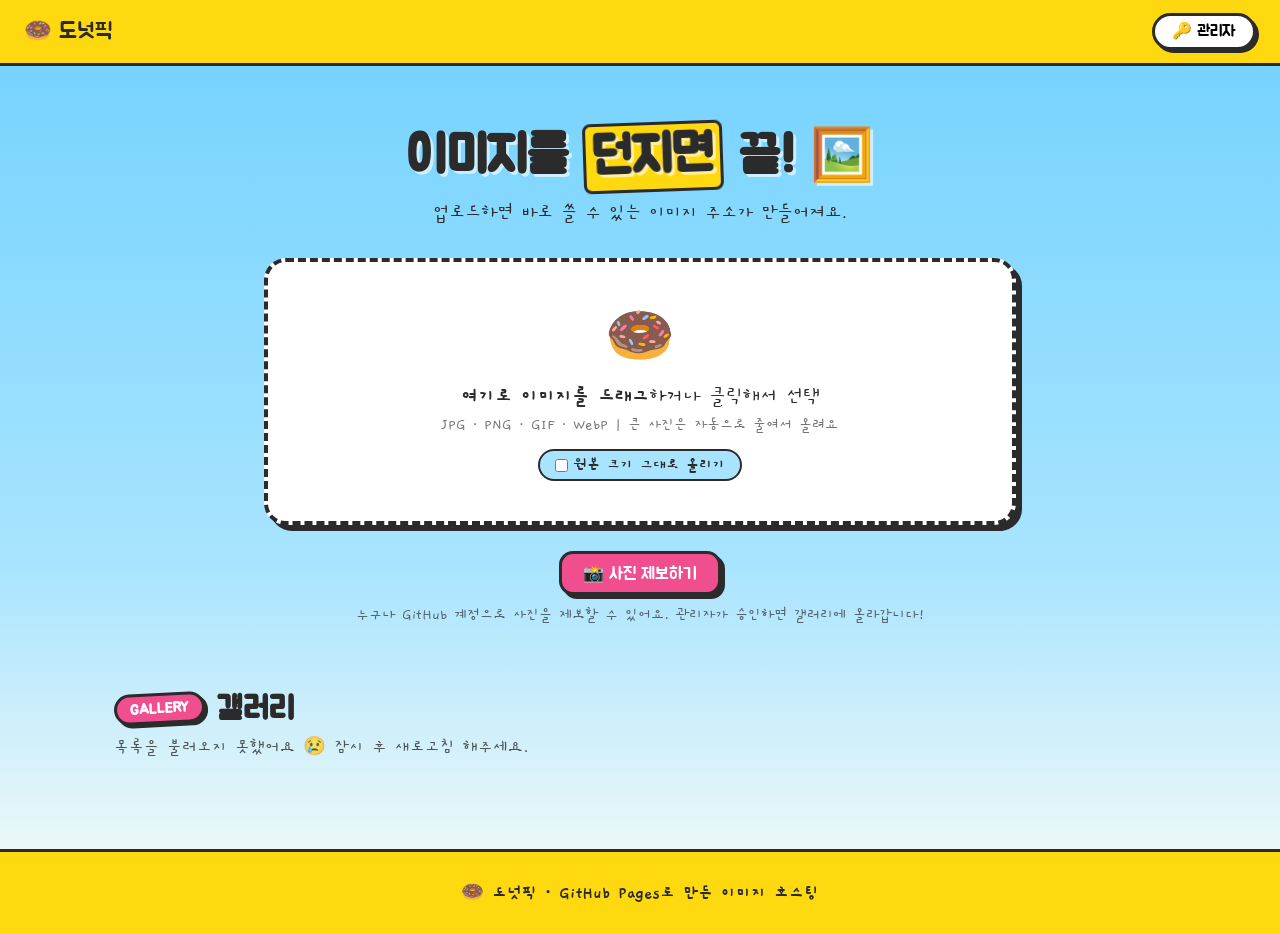
==== commit 4416e78d: "공유 갤러리 기능 추가 (이슈 제보 + 승인제 자동 반영) - 사진 제보 이슈 템플릿 - approved 라벨 부착 시 Actions가 이미지를 갤러리에 자동 커밋 - 사이트에 사" ====
--- a/index.html
+++ b/index.html
@@ -46,6 +46,11 @@
     </div>
 
     <div class="upload-status" id="upload-status" hidden></div>
+
+    <div class="guest-upload">
+      <a class="btn btn-pink" href="https://github.com/aisays/aisays.github.io/issues/new?template=photo.yml" target="_blank" rel="noopener">📸 사진 제보하기</a>
+      <p class="guest-hint">누구나 GitHub 계정으로 사진을 제보할 수 있어요. 관리자가 승인하면 갤러리에 올라갑니다!</p>
+    </div>
   </header>
 
   <!-- 갤러리 -->
--- a/css/style.css
+++ b/css/style.css
@@ -175,6 +175,12 @@
   box-shadow: var(--shadow-sm);
 }
 
+.guest-upload { margin-top: 1.6rem; }
+
+.guest-upload .btn { text-decoration: none; display: inline-block; }
+
+.guest-hint { margin-top: 0.6rem; font-size: 1rem; opacity: 0.7; }
+
 /* ===== 갤러리 ===== */
 .section {
   position: relative;
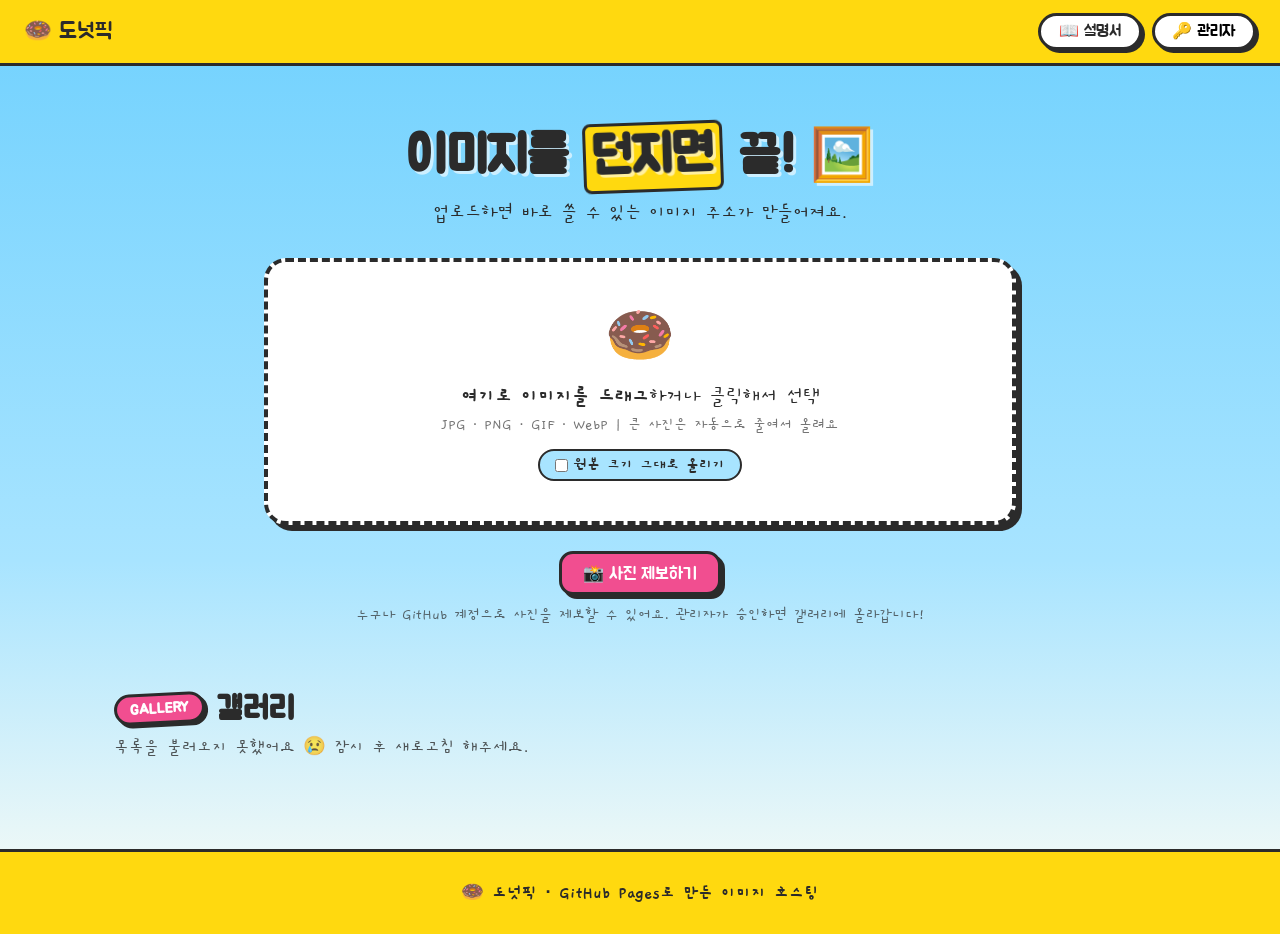
==== commit c1c777da: "설치 및 사용 설명서(manual.html) 추가 - 목차 + 9개 장: 소개/원리/설치/토큰/사용법/공유갤러리/삭제/FAQ/한계 - 메인 네비게이션에 설명서 링크 추가  Co-A" ====
--- a/index.html
+++ b/index.html
@@ -24,6 +24,7 @@
   <nav class="nav">
     <a href="#" class="nav-logo">🍩 도넛픽</a>
     <div class="nav-links">
+      <a class="nav-btn" href="manual.html" style="text-decoration:none; color:var(--ink); display:inline-block;">📖 설명서</a>
       <button class="nav-btn" id="settings-btn">🔑 관리자</button>
     </div>
   </nav>
--- a/css/style.css
+++ b/css/style.css
@@ -76,6 +76,8 @@
 
 .nav-logo { font-size: 1.4rem; text-decoration: none; color: var(--ink); }
 
+.nav-links { display: flex; gap: 0.6rem; align-items: center; }
+
 .nav-btn {
   font-size: 1rem;
   background: #fff;
